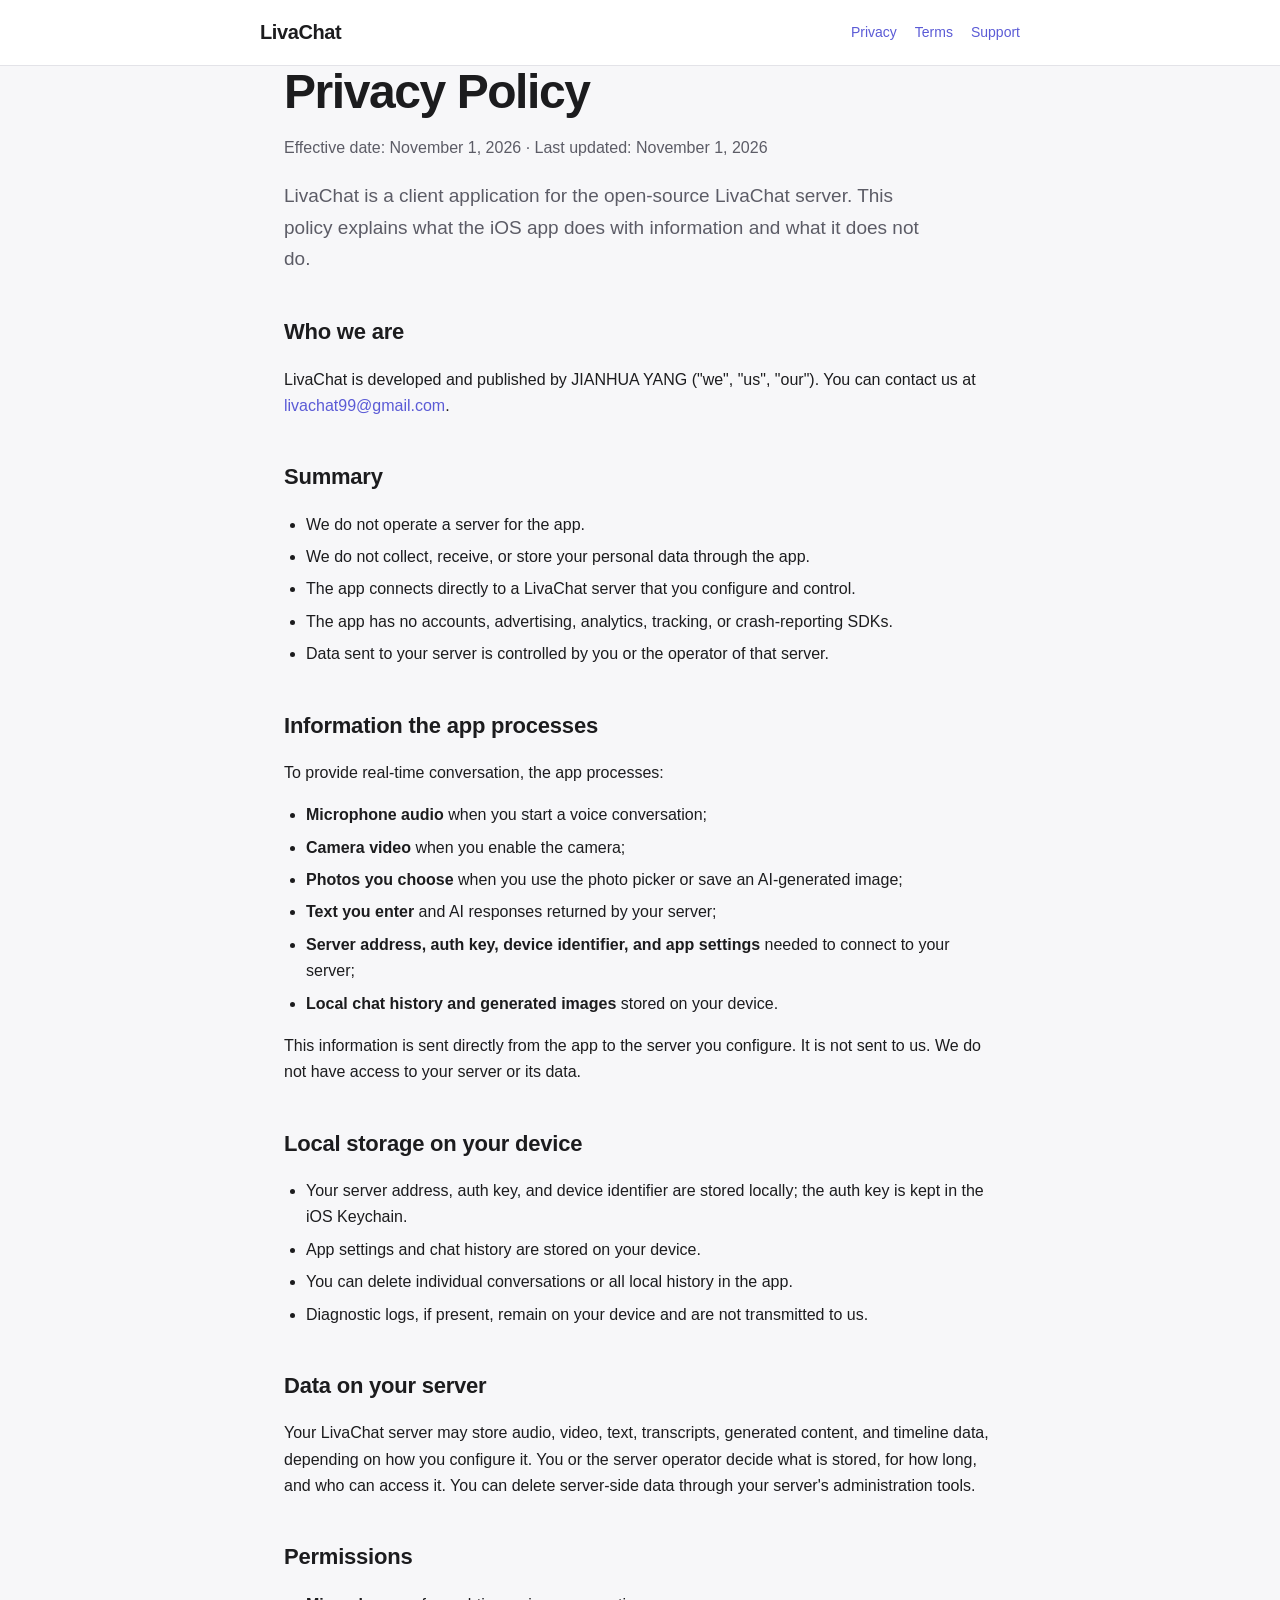
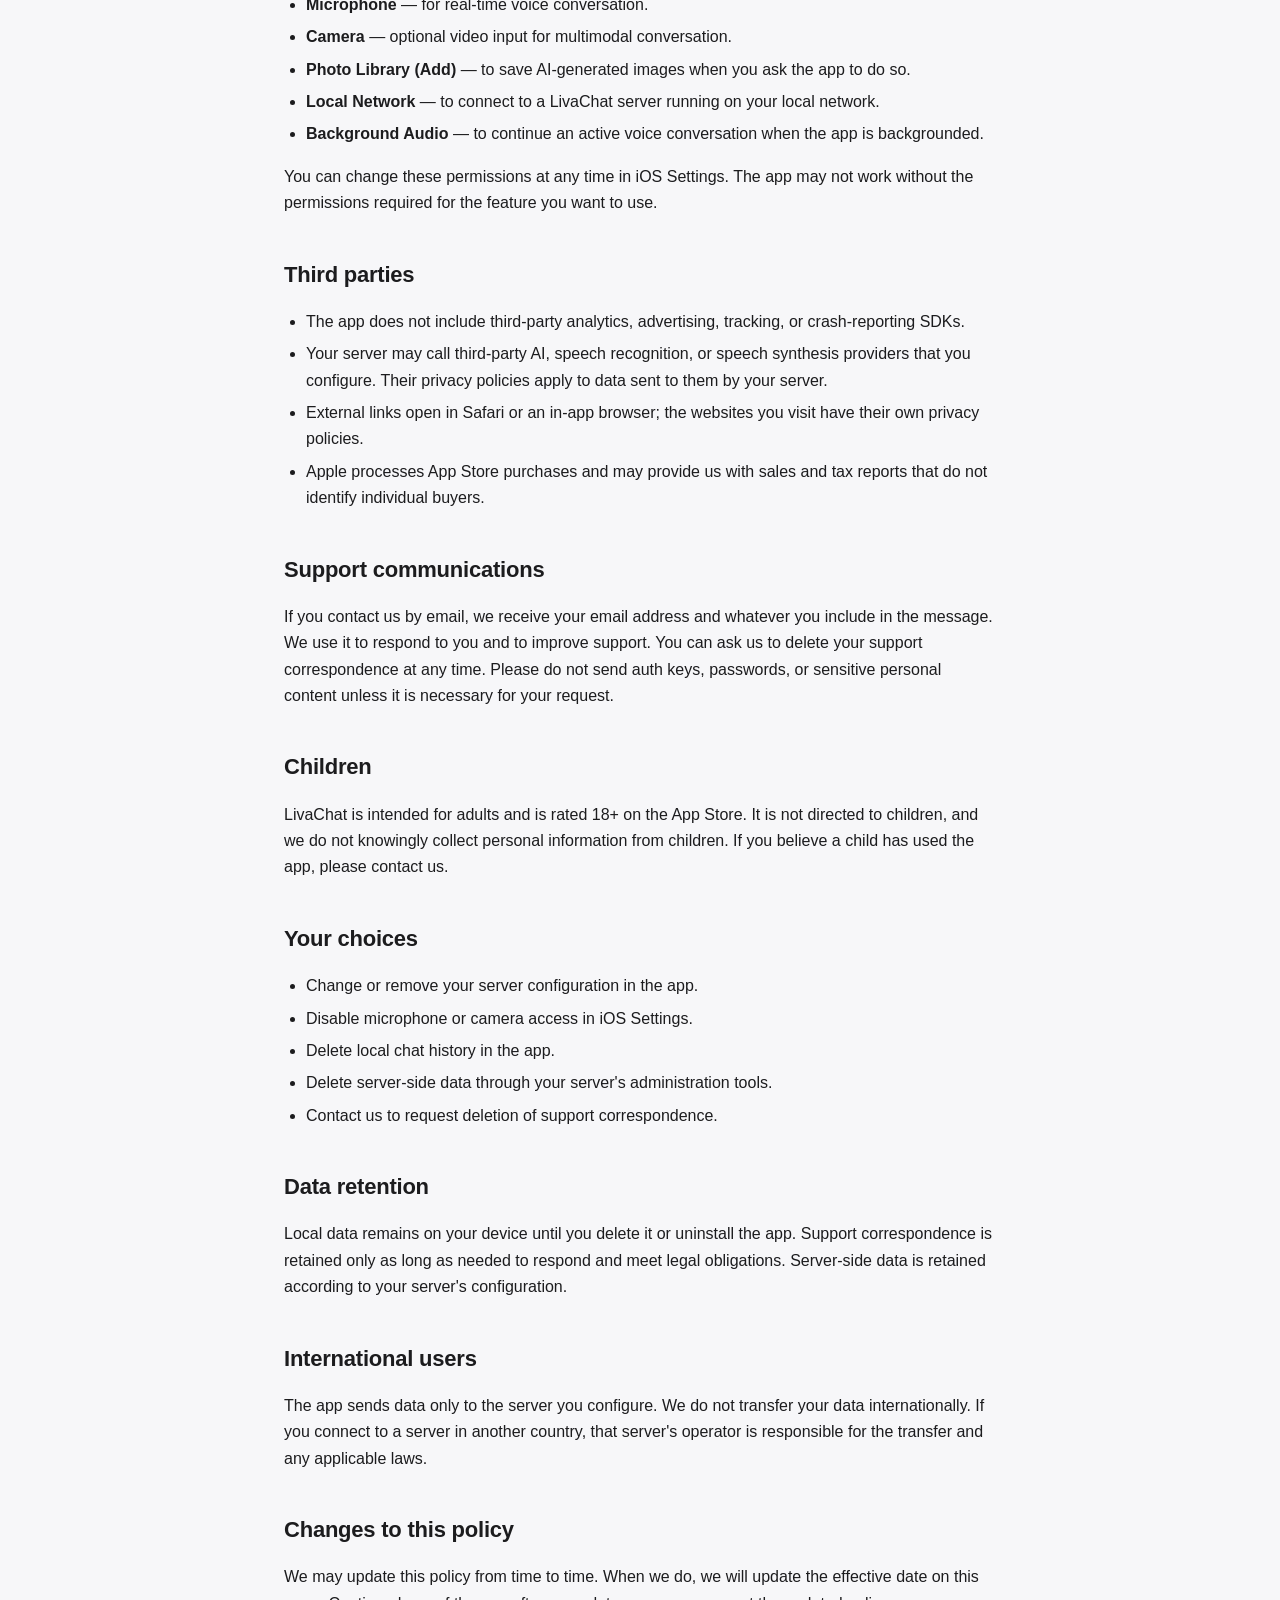
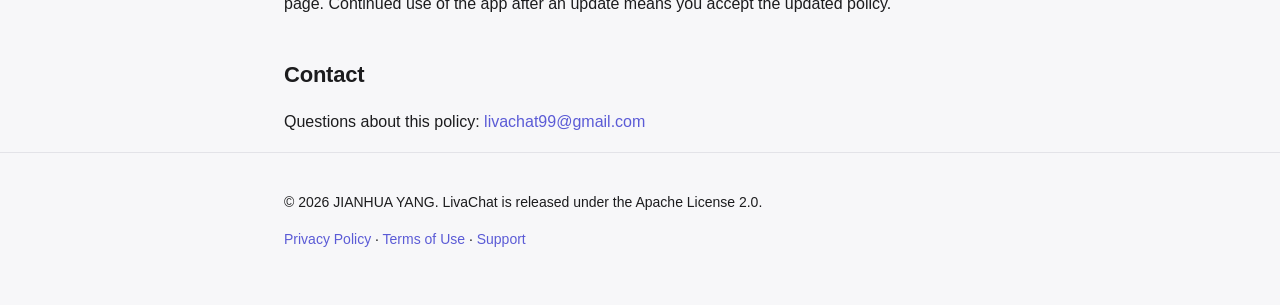
==== privacy/index.html @ 9acb521e "docs: add LivaChat website and legal pages Co-Authored-By: Claude Code <noreply@anthropic.com>" ====
<!doctype html>
<html lang="en">
<head>
  <meta charset="utf-8">
  <meta name="viewport" content="width=device-width, initial-scale=1">
  <title>Privacy Policy — LivaChat</title>
  <meta name="description" content="How the LivaChat iOS app handles data. The developer does not collect or store your data.">
  <link rel="stylesheet" href="/assets/style.css">
</head>
<body>
  <header>
    <div class="wrap nav">
      <a class="brand" href="/">LivaChat</a>
      <nav class="nav-links">
        <a href="/privacy/">Privacy</a>
        <a href="/terms/">Terms</a>
        <a href="/support/">Support</a>
      </nav>
    </div>
  </header>

  <main class="wrap">
    <h1>Privacy Policy</h1>
    <p class="muted">Effective date: November 1, 2026 · Last updated: November 1, 2026</p>

    <p class="lead">
      LivaChat is a client application for the open-source LivaChat server.
      This policy explains what the iOS app does with information and what it does not do.
    </p>

    <h2>Who we are</h2>
    <p>
      LivaChat is developed and published by JIANHUA YANG ("we", "us", "our").
      You can contact us at <a href="mailto:livachat99@gmail.com">livachat99@gmail.com</a>.
    </p>

    <h2>Summary</h2>
    <ul>
      <li>We do not operate a server for the app.</li>
      <li>We do not collect, receive, or store your personal data through the app.</li>
      <li>The app connects directly to a LivaChat server that you configure and control.</li>
      <li>The app has no accounts, advertising, analytics, tracking, or crash-reporting SDKs.</li>
      <li>Data sent to your server is controlled by you or the operator of that server.</li>
    </ul>

    <h2>Information the app processes</h2>
    <p>
      To provide real-time conversation, the app processes:
    </p>
    <ul>
      <li><strong>Microphone audio</strong> when you start a voice conversation;</li>
      <li><strong>Camera video</strong> when you enable the camera;</li>
      <li><strong>Photos you choose</strong> when you use the photo picker or save an AI-generated image;</li>
      <li><strong>Text you enter</strong> and AI responses returned by your server;</li>
      <li><strong>Server address, auth key, device identifier, and app settings</strong> needed to connect to your server;</li>
      <li><strong>Local chat history and generated images</strong> stored on your device.</li>
    </ul>
    <p>
      This information is sent directly from the app to the server you configure.
      It is not sent to us. We do not have access to your server or its data.
    </p>

    <h2>Local storage on your device</h2>
    <ul>
      <li>Your server address, auth key, and device identifier are stored locally; the auth key is kept in the iOS Keychain.</li>
      <li>App settings and chat history are stored on your device.</li>
      <li>You can delete individual conversations or all local history in the app.</li>
      <li>Diagnostic logs, if present, remain on your device and are not transmitted to us.</li>
    </ul>

    <h2>Data on your server</h2>
    <p>
      Your LivaChat server may store audio, video, text, transcripts, generated content, and timeline data,
      depending on how you configure it. You or the server operator decide what is stored, for how long,
      and who can access it. You can delete server-side data through your server's administration tools.
    </p>

    <h2>Permissions</h2>
    <ul>
      <li><strong>Microphone</strong> — for real-time voice conversation.</li>
      <li><strong>Camera</strong> — optional video input for multimodal conversation.</li>
      <li><strong>Photo Library (Add)</strong> — to save AI-generated images when you ask the app to do so.</li>
      <li><strong>Local Network</strong> — to connect to a LivaChat server running on your local network.</li>
      <li><strong>Background Audio</strong> — to continue an active voice conversation when the app is backgrounded.</li>
    </ul>
    <p>
      You can change these permissions at any time in iOS Settings. The app may not work without the permissions required for the feature you want to use.
    </p>

    <h2>Third parties</h2>
    <ul>
      <li>The app does not include third-party analytics, advertising, tracking, or crash-reporting SDKs.</li>
      <li>Your server may call third-party AI, speech recognition, or speech synthesis providers that you configure. Their privacy policies apply to data sent to them by your server.</li>
      <li>External links open in Safari or an in-app browser; the websites you visit have their own privacy policies.</li>
      <li>Apple processes App Store purchases and may provide us with sales and tax reports that do not identify individual buyers.</li>
    </ul>

    <h2>Support communications</h2>
    <p>
      If you contact us by email, we receive your email address and whatever you include in the message.
      We use it to respond to you and to improve support. You can ask us to delete your support correspondence at any time.
      Please do not send auth keys, passwords, or sensitive personal content unless it is necessary for your request.
    </p>

    <h2>Children</h2>
    <p>
      LivaChat is intended for adults and is rated 18+ on the App Store.
      It is not directed to children, and we do not knowingly collect personal information from children.
      If you believe a child has used the app, please contact us.
    </p>

    <h2>Your choices</h2>
    <ul>
      <li>Change or remove your server configuration in the app.</li>
      <li>Disable microphone or camera access in iOS Settings.</li>
      <li>Delete local chat history in the app.</li>
      <li>Delete server-side data through your server's administration tools.</li>
      <li>Contact us to request deletion of support correspondence.</li>
    </ul>

    <h2>Data retention</h2>
    <p>
      Local data remains on your device until you delete it or uninstall the app.
      Support correspondence is retained only as long as needed to respond and meet legal obligations.
      Server-side data is retained according to your server's configuration.
    </p>

    <h2>International users</h2>
    <p>
      The app sends data only to the server you configure. We do not transfer your data internationally.
      If you connect to a server in another country, that server's operator is responsible for the transfer and any applicable laws.
    </p>

    <h2>Changes to this policy</h2>
    <p>
      We may update this policy from time to time. When we do, we will update the effective date on this page.
      Continued use of the app after an update means you accept the updated policy.
    </p>

    <h2>Contact</h2>
    <p>
      Questions about this policy: <a href="mailto:livachat99@gmail.com">livachat99@gmail.com</a>
    </p>
  </main>

  <footer>
    <div class="wrap">
      <p>© 2026 JIANHUA YANG. LivaChat is released under the Apache License 2.0.</p>
      <p class="small">
        <a href="/privacy/">Privacy Policy</a> ·
        <a href="/terms/">Terms of Use</a> ·
        <a href="/support/">Support</a>
      </p>
    </div>
  </footer>
</body>
</html>
---- assets/style.css ----
:root {
  color-scheme: light dark;
  --bg: #f7f7f9;
  --surface: #ffffff;
  --text: #1c1c1e;
  --muted: #5c5c66;
  --accent: #5b5bd6;
  --border: #e3e3e8;
}

@media (prefers-color-scheme: dark) {
  :root {
    --bg: #0d0d10;
    --surface: #17171c;
    --text: #f2f2f7;
    --muted: #a1a1aa;
    --accent: #8b8bff;
    --border: #2a2a33;
  }
}

* {
  box-sizing: border-box;
}

html {
  -webkit-text-size-adjust: 100%;
}

body {
  margin: 0;
  font-family: -apple-system, BlinkMacSystemFont, "Segoe UI", Roboto, Helvetica, Arial, sans-serif;
  background: var(--bg);
  color: var(--text);
  line-height: 1.65;
}

a {
  color: var(--accent);
  text-decoration: none;
}

a:hover {
  text-decoration: underline;
}

.wrap {
  max-width: 760px;
  margin: 0 auto;
  padding: 0 24px;
}

header {
  border-bottom: 1px solid var(--border);
  background: var(--surface);
}

.nav {
  display: flex;
  align-items: center;
  justify-content: space-between;
  gap: 16px;
  padding: 16px 0;
  flex-wrap: wrap;
}

.brand {
  font-weight: 700;
  letter-spacing: -0.02em;
  font-size: 20px;
  color: var(--text);
}

.nav-links {
  display: flex;
  gap: 18px;
  font-size: 14px;
  flex-wrap: wrap;
}

main {
  padding: 48px 0 64px;
}

h1 {
  font-size: clamp(32px, 6vw, 48px);
  line-height: 1.1;
  letter-spacing: -0.03em;
  margin: 0 0 16px;
}

h2 {
  font-size: 22px;
  margin: 40px 0 12px;
  letter-spacing: -0.01em;
}

h3 {
  font-size: 17px;
  margin: 28px 0 8px;
}

p,
li {
  color: var(--text);
}

.lead {
  font-size: 19px;
  color: var(--muted);
  max-width: 640px;
}

.muted {
  color: var(--muted);
}

.small {
  font-size: 14px;
}

.card {
  background: var(--surface);
  border: 1px solid var(--border);
  border-radius: 16px;
  padding: 24px;
}

.grid {
  display: grid;
  grid-template-columns: repeat(auto-fit, minmax(220px, 1fr));
  gap: 16px;
  margin: 24px 0;
}

.button-row {
  display: flex;
  gap: 12px;
  flex-wrap: wrap;
  margin-top: 28px;
}

.button {
  display: inline-block;
  padding: 11px 18px;
  border-radius: 999px;
  background: var(--accent);
  color: #fff;
  font-weight: 600;
}

.button.secondary {
  background: transparent;
  color: var(--text);
  border: 1px solid var(--border);
}

ul {
  padding-left: 22px;
}

li {
  margin: 6px 0;
}

footer {
  border-top: 1px solid var(--border);
  padding: 24px 0 40px;
  color: var(--muted);
  font-size: 14px;
}

code {
  font-family: ui-monospace, SFMono-Regular, Menlo, Consolas, monospace;
  font-size: 0.92em;
}

.note {
  border-left: 3px solid var(--accent);
  padding-left: 16px;
  color: var(--muted);
}
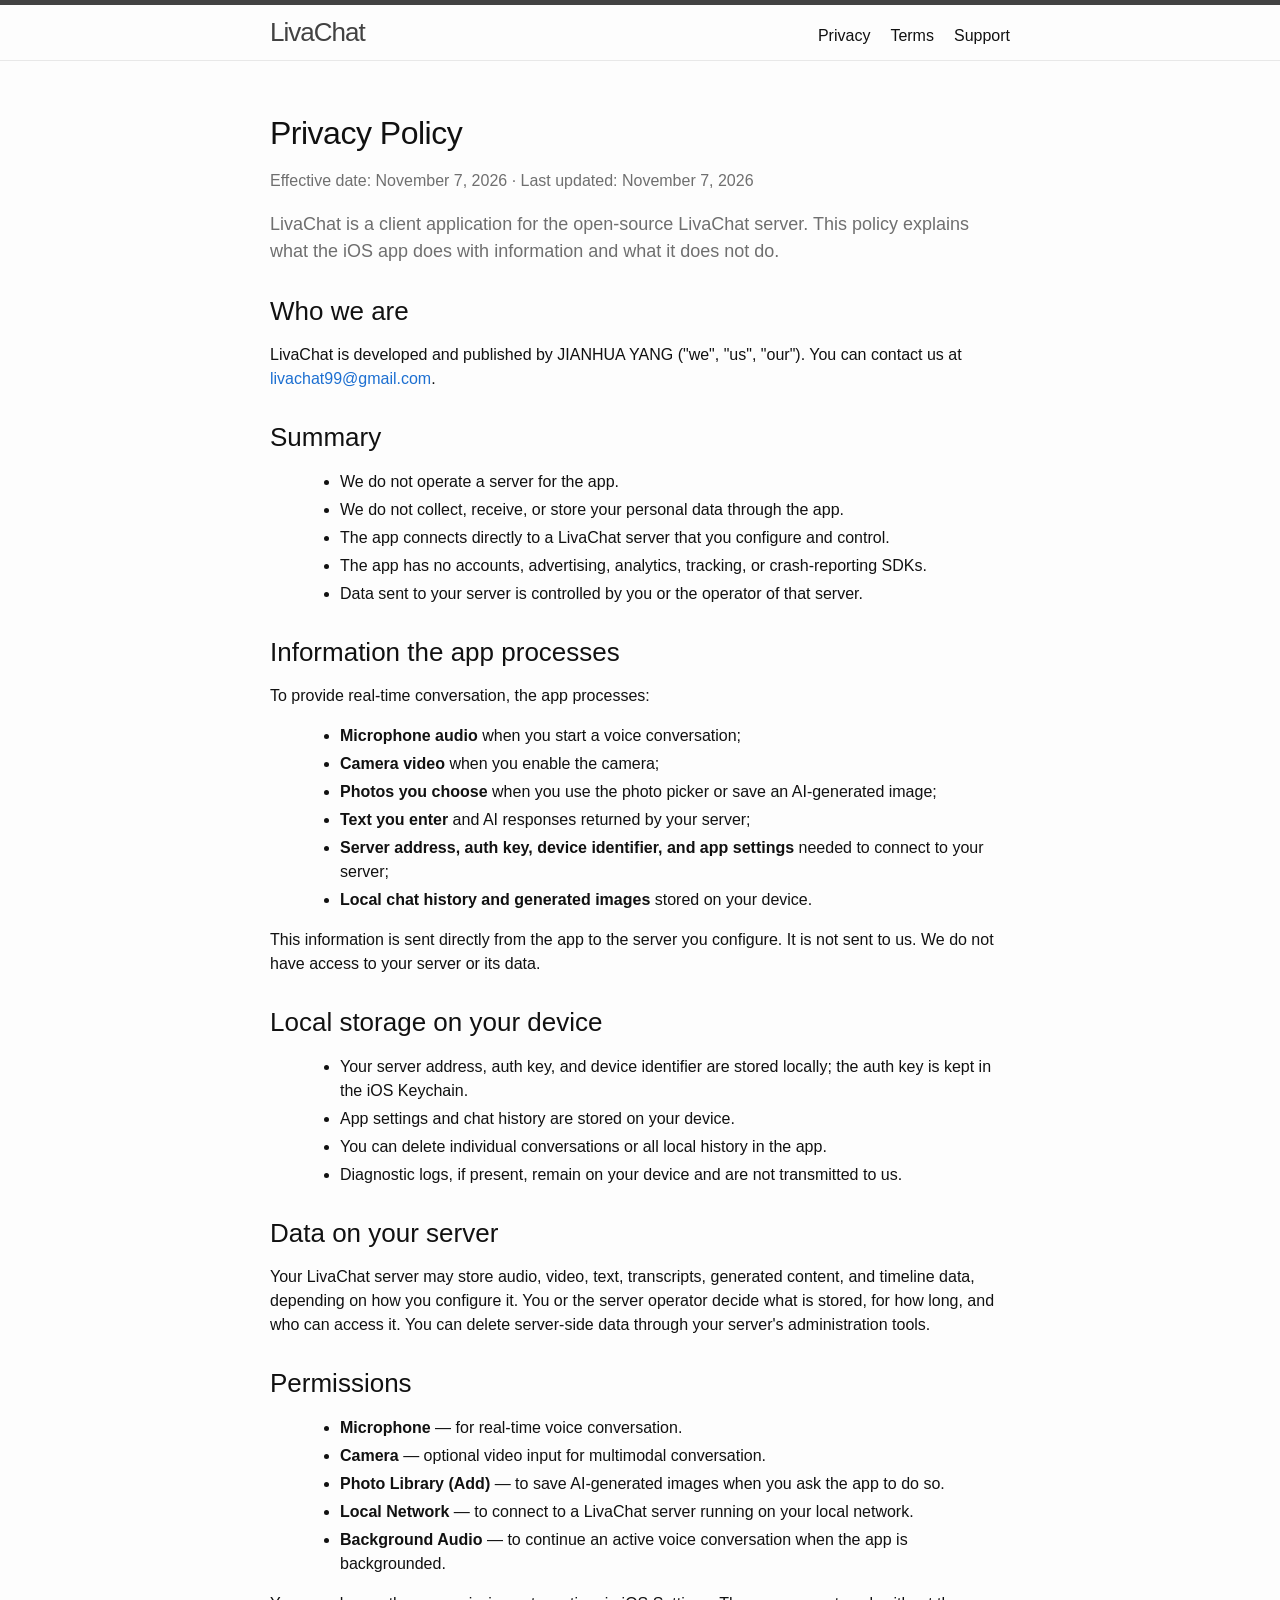
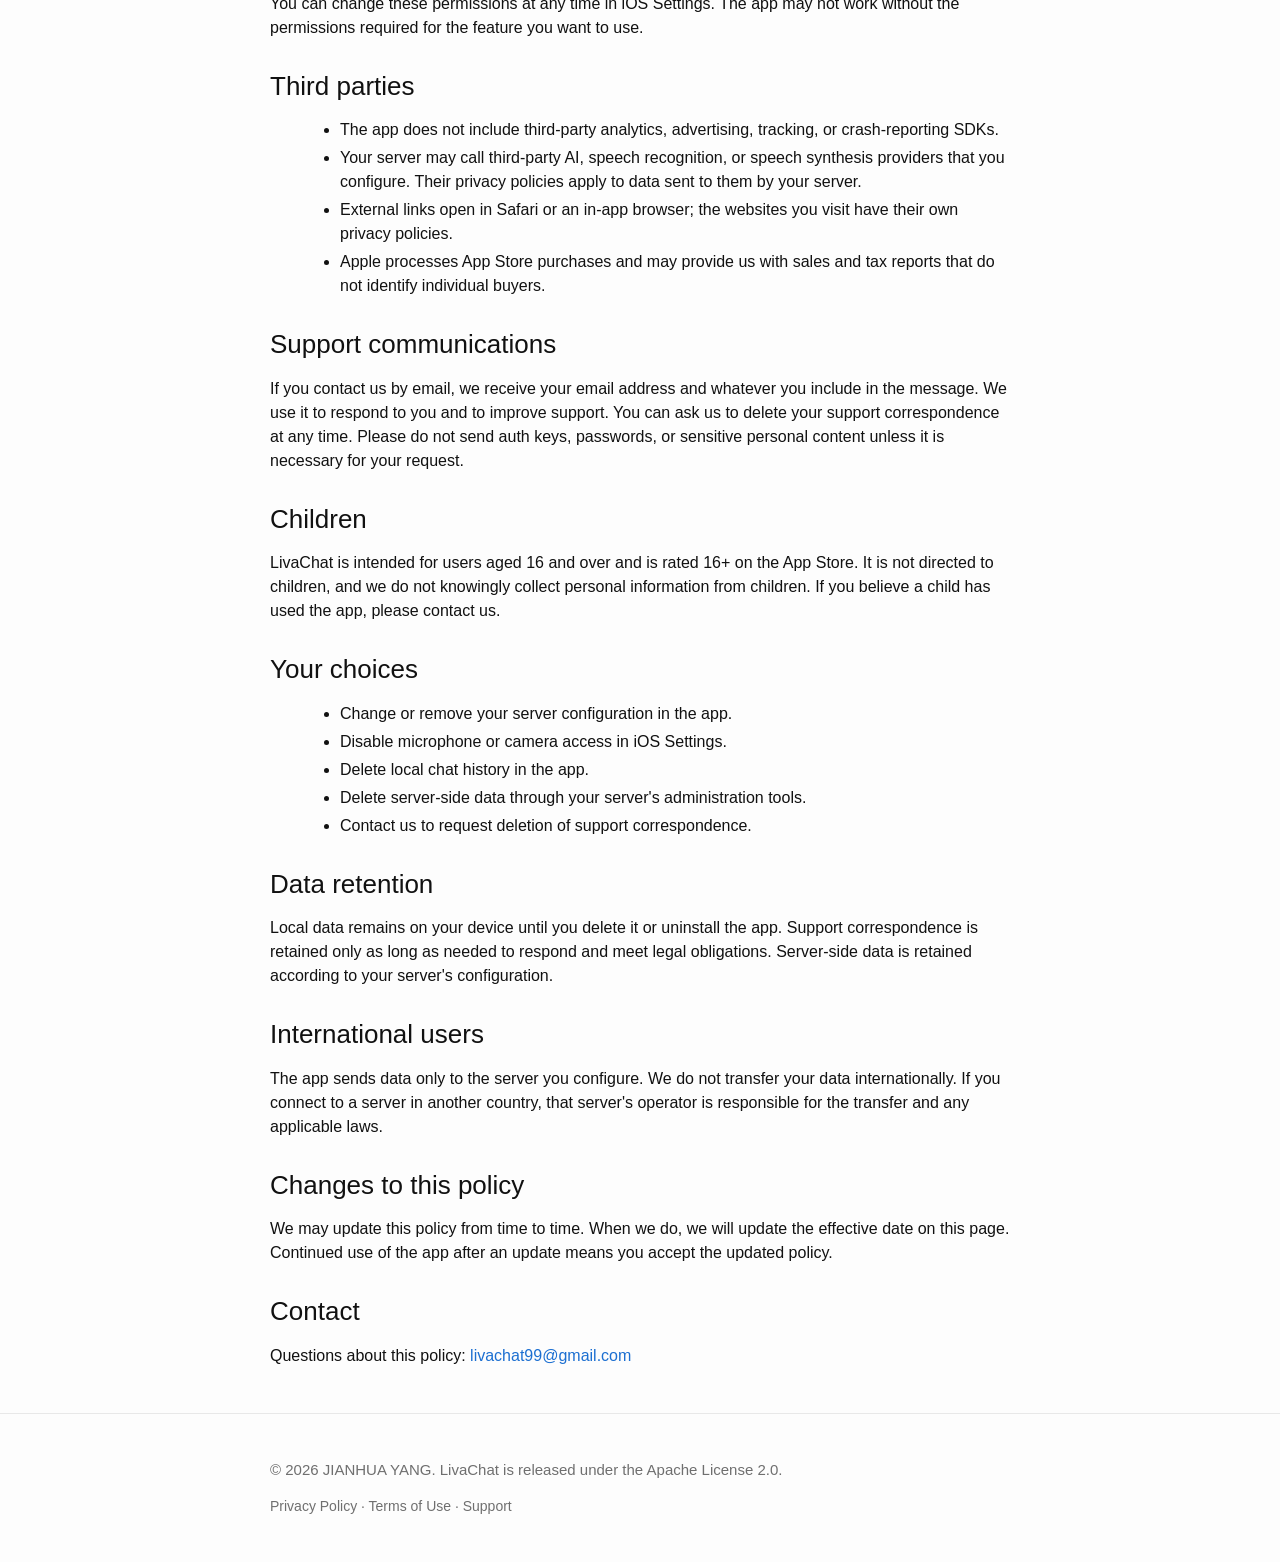
==== commit cbd2568d: "docs(legal): lower minimum age to 16+ Update EULA eligibility and privacy policy to reflect the App " ====
--- a/privacy/index.html
+++ b/privacy/index.html
@@ -21,7 +21,7 @@
 
   <main class="wrap">
     <h1>Privacy Policy</h1>
-    <p class="muted">Effective date: November 1, 2026 · Last updated: November 1, 2026</p>
+    <p class="muted">Effective date: November 7, 2026 · Last updated: November 7, 2026</p>
 
     <p class="lead">
       LivaChat is a client application for the open-source LivaChat server.
@@ -104,7 +104,7 @@
 
     <h2>Children</h2>
     <p>
-      LivaChat is intended for adults and is rated 18+ on the App Store.
+      LivaChat is intended for users aged 16 and over and is rated 16+ on the App Store.
       It is not directed to children, and we do not knowingly collect personal information from children.
       If you believe a child has used the app, please contact us.
     </p>
--- a/assets/style.css
+++ b/assets/style.css
@@ -1,25 +1,32 @@
+/*
+ * LivaChat site styles.
+ *
+ * The visual language follows the Jekyll Minima theme used by
+ * https://sqmeeting.github.io/ : an 800px wrapper, system-ui type,
+ * a 5px header rule, bordered tables, #eef code blocks, and a
+ * three-column footer.
+ *
+ * Minima is MIT-licensed: https://github.com/jekyll/minima
+ */
+
 :root {
-  color-scheme: light dark;
-  --bg: #f7f7f9;
-  --surface: #ffffff;
-  --text: #1c1c1e;
-  --muted: #5c5c66;
-  --accent: #5b5bd6;
-  --border: #e3e3e8;
-}
-
-@media (prefers-color-scheme: dark) {
-  :root {
-    --bg: #0d0d10;
-    --surface: #17171c;
-    --text: #f2f2f7;
-    --muted: #a1a1aa;
-    --accent: #8b8bff;
-    --border: #2a2a33;
-  }
-}
-
-* {
+  --bg: #fdfdfd;
+  --text: #111111;
+  --muted: #6f6f6f;        /* slightly darker than Minima's #828282 for 4.5:1 text contrast */
+  --border: #e8e8e8;
+  --border-strong: #424242;
+  --link: #1c6fd1;         /* Minima blue, darkened for 4.5:1 contrast on #fdfdfd */
+  --link-visited: #1756a9;
+  --code-bg: #eef;
+  --table-head: #f0f0f0;
+  --table-even: #f7f7f7;
+  --wrap: 800px;
+  --pad: 30px;
+}
+
+*,
+*::before,
+*::after {
   box-sizing: border-box;
 }
 
@@ -29,86 +36,254 @@
 
 body {
   margin: 0;
-  font-family: -apple-system, BlinkMacSystemFont, "Segoe UI", Roboto, Helvetica, Arial, sans-serif;
+  font: 400 16px/1.5 -apple-system, BlinkMacSystemFont, "Segoe UI", Roboto,
+    Helvetica, Arial, sans-serif, "Apple Color Emoji", "Segoe UI Emoji",
+    "Segoe UI Symbol";
+  color: var(--text);
   background: var(--bg);
-  color: var(--text);
-  line-height: 1.65;
+  display: flex;
+  min-height: 100vh;
+  flex-direction: column;
+  font-feature-settings: "kern" 1;
+  font-kerning: normal;
+}
+
+h1,
+h2,
+h3,
+h4,
+h5,
+h6,
+p,
+blockquote,
+pre,
+ul,
+ol,
+dl,
+figure,
+table,
+.highlight {
+  margin-bottom: 15px;
+}
+
+h1,
+h2,
+h3,
+h4,
+h5,
+h6 {
+  font-weight: 400;
+  line-height: 1.25;
+}
+
+h1 {
+  font-size: 32px;
+  letter-spacing: -0.5px;
+}
+
+h2 {
+  font-size: 26px;
+  margin-top: 30px;
+}
+
+h3 {
+  font-size: 21px;
+  margin-top: 24px;
+}
+
+h4 {
+  font-size: 18px;
+}
+
+p,
+li {
+  color: var(--text);
 }
 
 a {
-  color: var(--accent);
+  color: var(--link);
   text-decoration: none;
 }
 
+a:visited {
+  color: var(--link-visited);
+}
+
 a:hover {
+  color: var(--text);
   text-decoration: underline;
 }
 
+img,
+svg {
+  max-width: 100%;
+  vertical-align: middle;
+}
+
+figure > img,
+figure > svg {
+  display: block;
+}
+
+ul,
+ol {
+  margin-left: 30px;
+}
+
+li > ul,
+li > ol {
+  margin-bottom: 0;
+}
+
+li {
+  margin: 4px 0;
+}
+
+blockquote {
+  color: var(--muted);
+  border-left: 4px solid var(--border);
+  padding-left: 15px;
+  font-size: 18px;
+  letter-spacing: -1px;
+  font-style: italic;
+}
+
+blockquote > :last-child {
+  margin-bottom: 0;
+}
+
+pre,
+code {
+  font-family: ui-monospace, SFMono-Regular, Menlo, Consolas, monospace;
+  font-size: 15px;
+  border: 1px solid var(--border);
+  border-radius: 3px;
+  background: var(--code-bg);
+}
+
+code {
+  padding: 1px 5px;
+}
+
+pre {
+  padding: 8px 12px;
+  overflow-x: auto;
+}
+
+pre > code {
+  border: 0;
+  padding: 0;
+  background: transparent;
+  font-size: inherit;
+}
+
+table {
+  width: 100%;
+  text-align: left;
+  color: #3f3f3f;
+  border-collapse: collapse;
+  border: 1px solid var(--border);
+  margin-bottom: 30px;
+}
+
+table tr:nth-child(even) {
+  background: var(--table-even);
+}
+
+table th,
+table td {
+  padding: 10px 15px;
+  border: 1px solid var(--border);
+}
+
+table th {
+  background: var(--table-head);
+  border-bottom-color: #c9c9c9;
+}
+
+.table-scroll {
+  overflow-x: auto;
+  margin-bottom: 30px;
+}
+
+.table-scroll table {
+  margin-bottom: 0;
+  min-width: 520px;
+}
+
 .wrap {
-  max-width: 760px;
+  width: 100%;
+  max-width: var(--wrap);
   margin: 0 auto;
-  padding: 0 24px;
+  padding: 0 var(--pad);
 }
 
 header {
+  border-top: 5px solid var(--border-strong);
   border-bottom: 1px solid var(--border);
-  background: var(--surface);
+  background: var(--bg);
 }
 
 .nav {
   display: flex;
-  align-items: center;
+  align-items: baseline;
   justify-content: space-between;
-  gap: 16px;
-  padding: 16px 0;
+  gap: 8px 20px;
   flex-wrap: wrap;
+  padding-top: 12px;
+  padding-bottom: 12px;
 }
 
 .brand {
-  font-weight: 700;
-  letter-spacing: -0.02em;
-  font-size: 20px;
-  color: var(--text);
+  font-size: 26px;
+  font-weight: 300;
+  line-height: 1.2;
+  letter-spacing: -1px;
+  color: var(--border-strong);
+}
+
+.brand:visited {
+  color: var(--border-strong);
+}
+
+.brand:hover {
+  color: var(--text);
+  text-decoration: none;
 }
 
 .nav-links {
   display: flex;
-  gap: 18px;
-  font-size: 14px;
   flex-wrap: wrap;
+  gap: 4px 20px;
+  font-size: 16px;
+  line-height: 1.5;
+}
+
+.nav-links a,
+.nav-links a:visited {
+  color: var(--text);
+}
+
+.nav-links a:hover {
+  color: var(--text);
 }
 
 main {
-  padding: 48px 0 64px;
-}
-
-h1 {
-  font-size: clamp(32px, 6vw, 48px);
-  line-height: 1.1;
-  letter-spacing: -0.03em;
-  margin: 0 0 16px;
-}
-
-h2 {
-  font-size: 22px;
-  margin: 40px 0 12px;
-  letter-spacing: -0.01em;
-}
-
-h3 {
-  font-size: 17px;
-  margin: 28px 0 8px;
-}
-
-p,
-li {
-  color: var(--text);
+  display: block;
+  flex: 1;
+  min-width: 0; /* allow the flex item to shrink so .diagram-scroll/.table-scroll can scroll */
+  padding-top: 30px;
+  padding-bottom: 30px;
+}
+
+main.wrap {
+  padding-top: 30px;
+  padding-bottom: 30px;
 }
 
 .lead {
-  font-size: 19px;
-  color: var(--muted);
-  max-width: 640px;
+  font-size: 18px;
+  color: var(--muted);
 }
 
 .muted {
@@ -120,63 +295,167 @@
 }
 
 .card {
-  background: var(--surface);
+  background: #fff;
   border: 1px solid var(--border);
-  border-radius: 16px;
-  padding: 24px;
-}
-
-.grid {
-  display: grid;
-  grid-template-columns: repeat(auto-fit, minmax(220px, 1fr));
-  gap: 16px;
-  margin: 24px 0;
-}
-
-.button-row {
-  display: flex;
-  gap: 12px;
-  flex-wrap: wrap;
-  margin-top: 28px;
+  border-radius: 3px;
+  padding: 15px;
+  margin-bottom: 30px;
+}
+
+.card h3 {
+  margin-top: 0;
+}
+
+.note {
+  border-left: 4px solid var(--border);
+  padding-left: 15px;
+  color: var(--muted);
 }
 
 .button {
   display: inline-block;
-  padding: 11px 18px;
-  border-radius: 999px;
-  background: var(--accent);
-  color: #fff;
-  font-weight: 600;
-}
-
-.button.secondary {
-  background: transparent;
-  color: var(--text);
+  padding: 6px 12px;
   border: 1px solid var(--border);
-}
-
-ul {
-  padding-left: 22px;
-}
-
-li {
-  margin: 6px 0;
+  border-radius: 3px;
+  color: var(--text);
+  background: #fff;
+}
+
+.button:visited {
+  color: var(--text);
+}
+
+.button:hover {
+  background: var(--table-head);
+  text-decoration: none;
+}
+
+.arch-figure {
+  margin: 20px 0 30px;
+}
+
+.arch-figure figcaption {
+  font-size: 14px;
+  color: var(--muted);
+  text-align: center;
+  margin-top: 8px;
+}
+
+.diagram-scroll {
+  overflow-x: auto;
+}
+
+.diagram-scroll img {
+  min-width: 560px;
+}
+
+.diagram-hint {
+  display: none;
+  font-size: 14px;
+  color: var(--muted);
+  margin-top: 8px;
+}
+
+.footer-cols {
+  display: flex;
+  flex-wrap: wrap;
+  gap: 30px;
+}
+
+.footer-col {
+  flex: 1 1 200px;
+}
+
+.footer-col h2 {
+  font-size: 18px;
+  margin: 0 0 15px;
+  color: var(--text);
+}
+
+.footer-col ul {
+  list-style: none;
+  margin: 0;
+  padding: 0;
+}
+
+.footer-col li {
+  margin: 0 0 5px;
+}
+
+.footer-col a,
+.footer-col a:visited {
+  color: var(--muted);
+}
+
+.footer-col a:hover {
+  color: var(--text);
+}
+
+.footer-col p {
+  color: var(--muted);
 }
 
 footer {
   border-top: 1px solid var(--border);
-  padding: 24px 0 40px;
-  color: var(--muted);
+  padding-top: 30px;
+  padding-bottom: 30px;
+  color: var(--muted);
+  font-size: 15px;
+}
+
+footer p {
+  color: var(--muted);
+}
+
+footer a,
+footer a:visited {
+  color: var(--muted);
+}
+
+footer a:hover {
+  color: var(--text);
+}
+
+.footer-bottom {
+  border-top: 1px solid var(--border);
+  margin-top: 20px;
+  padding-top: 15px;
   font-size: 14px;
 }
 
-code {
-  font-family: ui-monospace, SFMono-Regular, Menlo, Consolas, monospace;
-  font-size: 0.92em;
-}
-
-.note {
-  border-left: 3px solid var(--accent);
-  padding-left: 16px;
-  color: var(--muted);
-}
+@media (max-width: 800px) {
+  :root {
+    --pad: 15px;
+  }
+
+  h1 {
+    font-size: 28px;
+  }
+
+  h2 {
+    font-size: 22px;
+  }
+
+  h3 {
+    font-size: 19px;
+  }
+
+  .lead {
+    font-size: 17px;
+  }
+
+  main,
+  main.wrap {
+    padding-top: 20px;
+    padding-bottom: 20px;
+  }
+
+  footer {
+    padding-top: 20px;
+    padding-bottom: 20px;
+  }
+
+  .diagram-hint {
+    display: block;
+  }
+}
